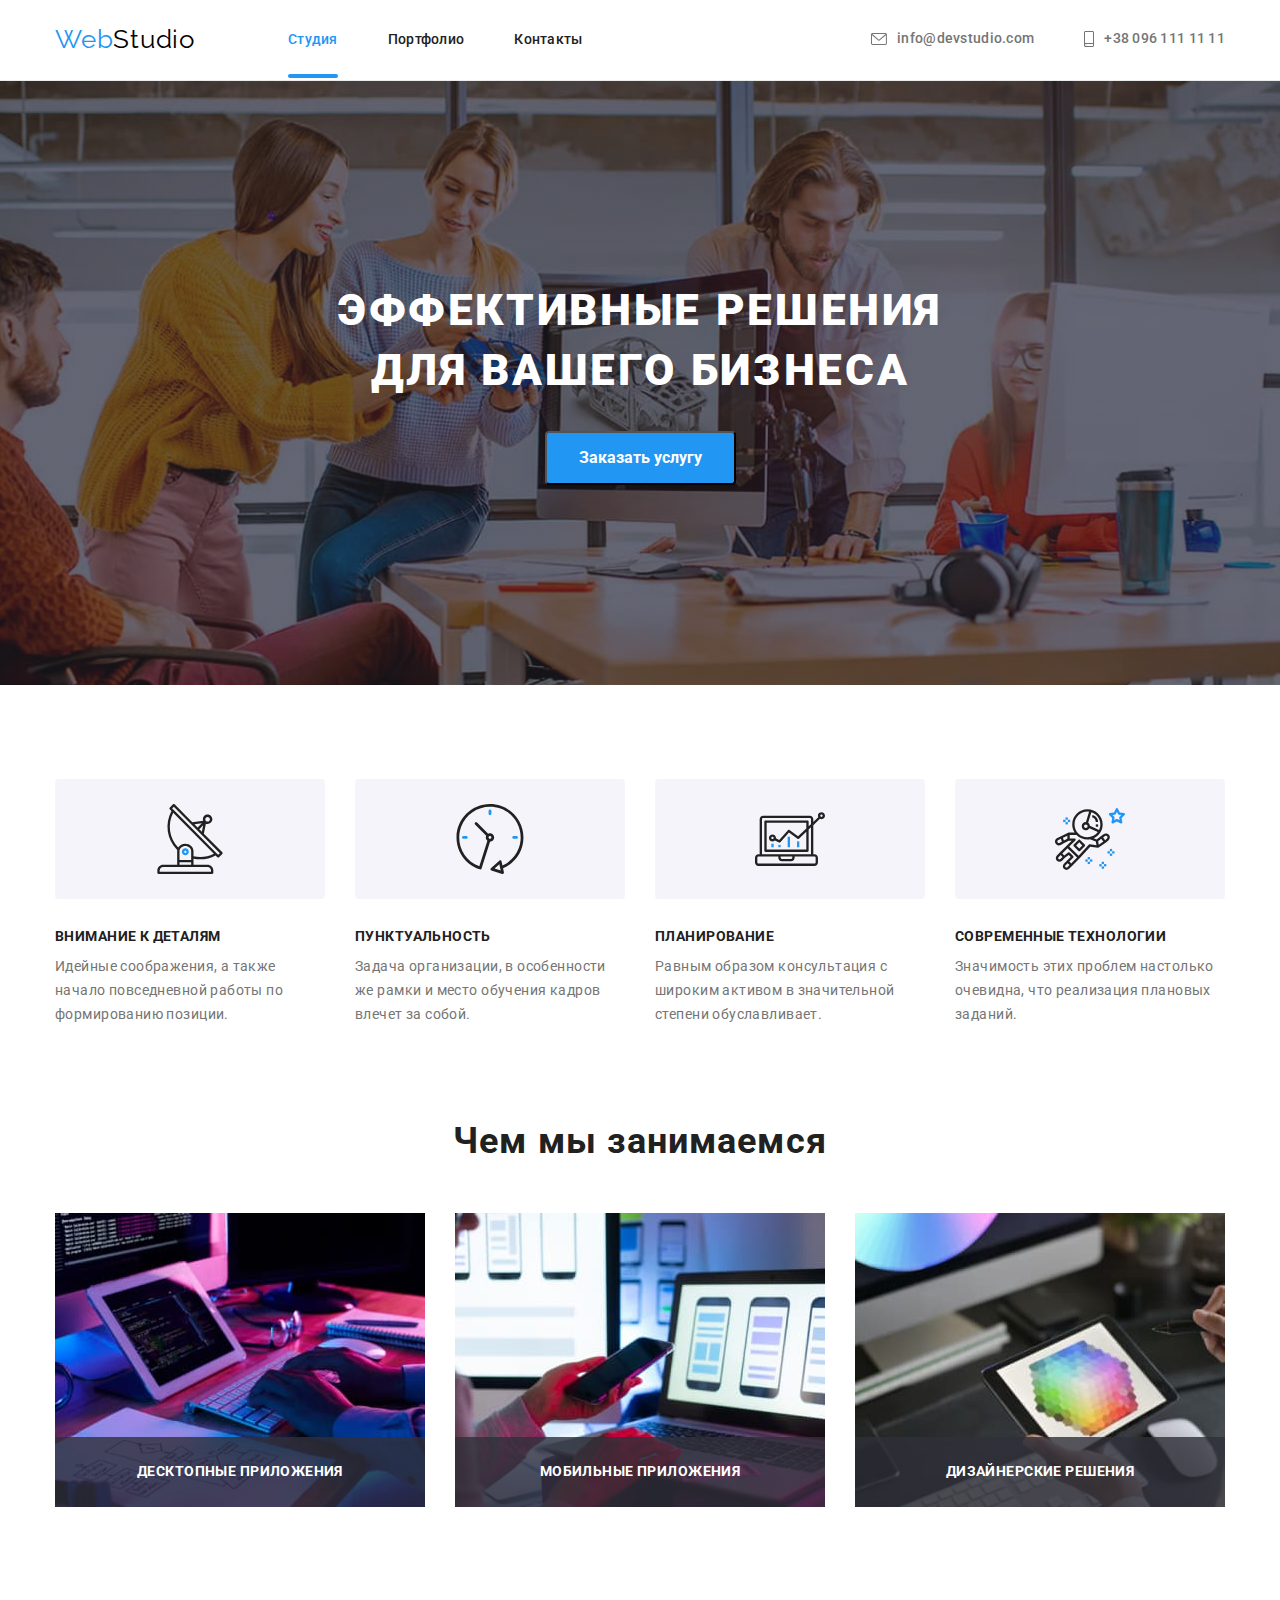
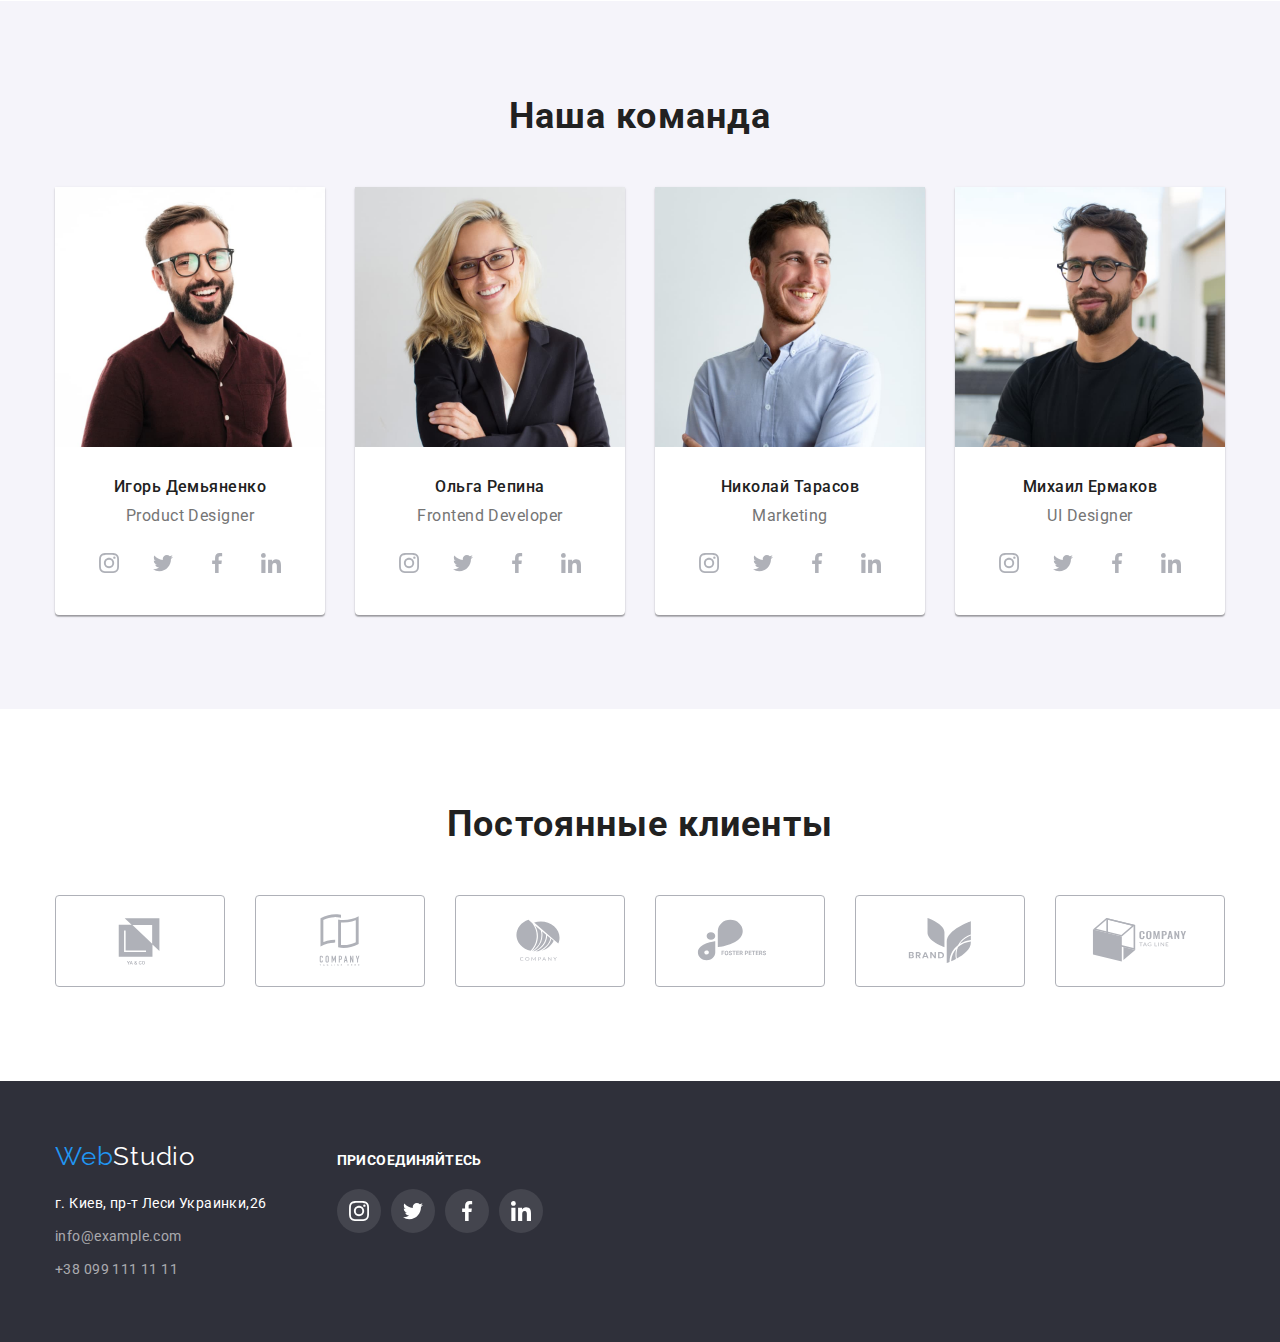
==== index.html @ 89e734a2 "розпочав hw-06" ====
<!DOCTYPE html>
<html lang="ru">
    <head>
        <meta charset="UTF-8">
        <meta http-equiv="X-UA-Compatible" content="IE=edge">
        <meta name="viewport" content="width=device-width, initial-scale=1.0">
        <link rel="preconnect" href="https://fonts.googleapis.com">
        <link rel="preconnect" href="https://fonts.gstatic.com" crossorigin>
        <link href="https://fonts.googleapis.com/css2?family=Raleway:wght@700&family=Roboto:wght@400;500;700;900&display=swap"
            rel="stylesheet">
        <title>Document</title>
        <link rel="stylesheet" href="https://cdnjs.cloudflare.com/ajax/libs/modern-normalize/1.1.0/modern-normalize.min.css">
        <link rel="stylesheet" href="./css/styles.css">
    </head>
    <body>
        <!-- шапка сайта -->
        <header class="header">
            <div class="container">
                <a class="header-logo link" href="./index.html">
                    <span class="logo-web logo">Web</span><span class="logo-studio logo">Studio</span></a>
                <nav class="header-nav">
                    <ul class="header-list list">
                        <li class="header-item"><a href="./index.html" class="header-link link current">Студия</a></li>
                        <li class="header-item"><a href="./portfolio.html" class="header-link link">Портфолио</a></li>
                        <li class="header-item"><a href="" class="header-link link">Контакты</a></li>
                    </ul>
                </nav>
                <div class="header-connect">
                    <a href="mailto:info@devstudio.com" class="header-mail link">
                        <svg class="header-mail-icon" width="16" height="12">
                            <use href="./images/icons.svg#icon-envelope"></use>
                        </svg>
                        info@devstudio.com</a>
                    <a href="tel:+380961111111" class="header-tel link">
                        <svg class="header-tel-icon" width="10" height="16">
                            <use href="./images/icons.svg#icon-smartphone"></use>
                        </svg>
                        +38 096 111 11 11</a>
                </div>
            </div>
        </header>
        <main>
            <!-- секция герой -->
            <section class="hero">
                <div class="container">
                    <h1 class="hero-title">Эффективные решения для вашего бизнеса</h1>
                    <button type="button" class="hero-btn" data-modal-open>Заказать услугу</button>
                </div>
            </section>
            <!-- секция наши преимущества -->
            <section class="advantage">
                <div class="container">
                    <h2 class="visually-hidden">наши преимущества</h2>
                    <ul class="advantage-list list">
                        <li class="advantage-item antena">
                            <h3 class="advantage-subtitle">Внимание к деталям</h3>
                            <p class="advantage-text">
                                Идейные соображения, а также начало повседневной работы по формированию позиции.
                            </p>
                        </li>
                        <li class="advantage-item clock">
                            <h3 class="advantage-subtitle">Пунктуальность</h3>
                            <p class="advantage-text">
                                Задача организации, в особенности же рамки и место обучения кадров влечет за собой.
                            </p>
                        </li>
                        <li class="advantage-item diagram">
                            <h3 class="advantage-subtitle">Планирование</h3>
                            <p class="advantage-text">
                                Равным образом консультация с широким активом в значительной степени обуславливает.
                            </p>
                        </li>
                        <li class="advantage-item astronaut">
                            <h3 class="advantage-subtitle">Современные технологии</h3>
                            <p class="advantage-text">
                                Значимость этих проблем настолько очевидна, что реализация плановых заданий.
                            </p>
                        </li>
                    </ul>
                </div>
            </section>

            <!-- секция Чем мы занимаемся -->
            <section class="about">
                <div class="container">
                    <h2 class="about-title title">Чем мы занимаемся</h2>
                    <ul class="about-list list">
                        <li class="about-item">
                            <img src="./images/img1.jpg" alt="Десктопные приложения" width="370">
                            <div class="label">
                                <h3 class="label-text">Десктопные приложения</h3>
                            </div>
                        </li>
                        <li class="about-item">
                            <img src="./images/img2.jpg" alt="Мобильные приложения" width="370">
                            <div class="label">
                                <h3 class="label-text">Мобильные приложения</h3>
                            </div>
                        </li>
                        <li class="about-item">
                            <img src="./images/img3.jpg" alt="Дизайнерские решения" width="370">
                            <div class="label">
                                <h3 class="label-text">Дизайнерские решения</h3>
                            </div>
                        </li>
                    </ul>
                </div>
            </section>

            <!-- секция Наша команда -->
            <section class="team">
                <div class="container">
                    <h2 class="team-title title">Наша команда</h2>
                    <ul class="team-list list">
                        <li class="team-item">
                            <img src="./images/team-card1.jpg" alt="Product Designer"  width="270">
                            <h3 class="team-subtitle">Игорь Демьяненко</h3>
                            <p class="team-text">Product Designer</p>
                            <ul class="team-soc-list list">
                                <li class="team-soc-item">
                                    <a href="" class="team-soc-link link">
                                        <svg class="team-soc-icon" width="20" height="20">
                                            <use href="./images/icons.svg#icon-instagram"></use>
                                        </svg>
                                    </a>
                                </li>
                                <li class="team-soc-item">
                                    <a href="" class="team-soc-link link">
                                        <svg class="team-soc-icon" width="20" height="20">
                                            <use href="./images/icons.svg#icon-twitter"></use>
                                        </svg>
                                    </a>
                                </li>
                                <li class="team-soc-item">
                                    <a href="" class="team-soc-link link">
                                        <svg class="team-soc-icon" width="20" height="20">
                                            <use href="./images/icons.svg#icon-facebook"></use>
                                        </svg>
                                    </a>
                                </li>
                                <li class="team-soc-item">
                                    <a href="" class="team-soc-link link">
                                        <svg class="team-soc-icon" width="20" height="20">
                                            <use href="./images/icons.svg#icon-linkedin"></use>
                                        </svg>
                                    </a>
                                </li>                                                                
                            </ul>                    
                        </li>
                        <li class="team-item">
                            <img src="./images/team-card2.jpg" alt="Frontend Developer"  width="270">
                            <h3 class="team-subtitle">Ольга Репина</h3>
                            <p class="team-text">Frontend Developer</p>
                            <ul class="team-soc-list list">
                                <li class="team-soc-item">
                                    <a href="" class="team-soc-link link">
                                        <svg class="team-soc-icon" width="20" height="20">
                                            <use href="./images/icons.svg#icon-instagram"></use>
                                        </svg>
                                    </a>
                                </li>
                                <li class="team-soc-item">
                                    <a href="" class="team-soc-link link">
                                        <svg class="team-soc-icon" width="20" height="20">
                                            <use href="./images/icons.svg#icon-twitter"></use>
                                        </svg>
                                    </a>
                                </li>
                                <li class="team-soc-item">
                                    <a href="" class="team-soc-link link">
                                        <svg class="team-soc-icon" width="20" height="20">
                                            <use href="./images/icons.svg#icon-facebook"></use>
                                        </svg>
                                    </a>
                                </li>
                                <li class="team-soc-item">
                                    <a href="" class="team-soc-link link">
                                        <svg class="team-soc-icon" width="20" height="20">
                                            <use href="./images/icons.svg#icon-linkedin"></use>
                                        </svg>
                                    </a>
                                </li>                                                                
                            </ul>                                 
                        </li>
                        <li class="team-item">
                            <img src="./images/team-card3.jpg" alt="Marketing" width="270">
                            <h3 class="team-subtitle">Николай Тарасов</h3>
                            <p class="team-text">Marketing</p>
                            <ul class="team-soc-list list">
                                <li class="team-soc-item">
                                    <a href="" class="team-soc-link link">
                                        <svg class="team-soc-icon" width="20" height="20">
                                            <use href="./images/icons.svg#icon-instagram"></use>
                                        </svg>
                                    </a>
                                </li>
                                <li class="team-soc-item">
                                    <a href="" class="team-soc-link link">
                                        <svg class="team-soc-icon" width="20" height="20">
                                            <use href="./images/icons.svg#icon-twitter"></use>
                                        </svg>
                                    </a>
                                </li>
                                <li class="team-soc-item">
                                    <a href="" class="team-soc-link link">
                                        <svg class="team-soc-icon" width="20" height="20">
                                            <use href="./images/icons.svg#icon-facebook"></use>
                                        </svg>
                                    </a>
                                </li>
                                <li class="team-soc-item">
                                    <a href="" class="team-soc-link link">
                                        <svg class="team-soc-icon" width="20" height="20">
                                            <use href="./images/icons.svg#icon-linkedin"></use>
                                        </svg>
                                    </a>
                                </li>                                                                
                            </ul>                                 
                        </li>
                        <li class="team-item">
                            <img src="./images/team-card4.jpg" alt="UI Designer"  width="270">
                            <h3 class="team-subtitle">Михаил Ермаков</h3>
                            <p class="team-text">UI Designer</p>
                            <ul class="team-soc-list list">
                                <li class="team-soc-item">
                                    <a href="" class="team-soc-link link">
                                        <svg class="team-soc-icon" width="20" height="20">
                                            <use href="./images/icons.svg#icon-instagram"></use>
                                        </svg>
                                    </a>
                                </li>
                                <li class="team-soc-item">
                                    <a href="" class="team-soc-link link">
                                        <svg class="team-soc-icon" width="20" height="20">
                                            <use href="./images/icons.svg#icon-twitter"></use>
                                        </svg>
                                    </a>
                                </li>
                                <li class="team-soc-item">
                                    <a href="" class="team-soc-link link">
                                        <svg class="team-soc-icon" width="20" height="20">
                                            <use href="./images/icons.svg#icon-facebook"></use>
                                        </svg>
                                    </a>
                                </li>
                                <li class="team-soc-item">
                                    <a href="" class="team-soc-link link">
                                        <svg class="team-soc-icon" width="20" height="20">
                                            <use href="./images/icons.svg#icon-linkedin"></use>
                                        </svg>
                                    </a>
                                </li>                                                                
                            </ul>                                 
                        </li>
                    </ul>
                </div>
            </section>

            <!-- секция постоянные клиенты -->

            <section class="clients">
                <div class="container">
                    <h2 class="clients-title title">Постоянные клиенты</h2>
                    <ul class="clients-list list">
                        <li class="clients-item">
                            <a href="" class="clients-link link">
                                <svg class="clients-icon" width="106" height="60">
                                    <use href="./images/icons.svg#icon-Logo-1"></use>
                                </svg>
                            </a>
                        </li>
                        <li class="clients-item">
                            <a href="" class="clients-link link">
                                <svg class="clients-icon" width="106" height="60">
                                    <use href="./images/icons.svg#icon-Logo-2"></use>
                                </svg>                                
                            </a>
                        </li>
                        <li class="clients-item">
                            <a href="" class="clients-link link">
                                <svg class="clients-icon" width="106" height="60">
                                    <use href="./images/icons.svg#icon-Logo-3"></use>
                                </svg>                                
                            </a>
                        </li>
                        <li class="clients-item">
                            <a href="" class="clients-link link">
                                <svg class="clients-icon" width="106" height="60">
                                    <use href="./images/icons.svg#icon-Logo-4"></use>
                                </svg>                                
                            </a>
                        </li>
                        <li class="clients-item">
                            <a href="" class="clients-link link">
                                <svg class="clients-icon" width="106" height="60">
                                    <use href="./images/icons.svg#icon-Logo-5"></use>
                                </svg>                                
                            </a>
                        </li>
                        <li class="clients-item">
                            <a href="" class="clients-link link">
                                <svg class="clients-icon" width="106" height="60">
                                    <use href="./images/icons.svg#icon-Logo-6"></use>
                                </svg>                                
                            </a>
                        </li>                         
                    </ul>
                </div>
            </section>
        </main>

        <!-- секцмя footer -->
        <footer class="footer">
            <div class="container">
                <div>
                    <a class="footer-logo link" href="./index.html">
                        <span class="logo-web logo">Web</span><span class="footer-studio logo">Studio</span></a>
                    <address class="footer-adress">
                        <ul class="footer-list list">
                            <li class="footer-item">
                                <a class="footer-map link" href="https://goo.gl/maps/XYfjbrA8sJzKYdKr6">г. Киев, пр-т Леси Украинки,26</a>
                            </li>
                            <li class="footer-item">
                                <a class="footer-mail link" href="mailto:info@example.com">info@example.com</a>
                            </li>
                            <li class="footer-item">
                                <a class="footer-tel link" href="tel:+380991111111">+38 099 111 11 11</a>
                            </li>
                        </ul>
                    </address>
                </div>    
                <div class="footer-soc">
                    <p class="footer-soc-title">присоединяйтесь</p>
                    <ul class="footer-soc-list list">
                        <li class="footer-soc-item">
                            <a href="" class="footer-soc-link link">
                                <svg class="footer-soc-icon" width="20" height="20">
                                    <use href="./images/icons.svg#icon-instagram"></use>
                                </svg>
                            </a>
                        </li>
                        <li class="footer-soc-item">
                            <a href="" class="footer-soc-link link">
                                <svg class="footer-soc-icon" width="20" height="20">
                                    <use href="./images/icons.svg#icon-twitter"></use>
                                </svg>
                            </a>
                        </li>
                        <li class="footer-soc-item">
                            <a href="" class="footer-soc-link link">
                                <svg class="footer-soc-icon" width="20" height="20">
                                    <use href="./images/icons.svg#icon-facebook"></use>
                                </svg>
                            </a>
                        </li>
                        <li class="footer-soc-item">
                            <a href="" class="footer-soc-link link">
                                <svg class="footer-soc-icon" width="20" height="20">
                                    <use href="./images/icons.svg#icon-linkedin"></use>
                                </svg>
                            </a>
                        </li>                                                                
                    </ul>                   
                </div>
            </div>    
        </footer>
        <div class="backdrop is-hidden" data-modal>
            <div class="modal">
                <button type="button" class="modal-close" data-modal-close>
                    <svg class="backdrop-icon" width="18" height="18">
                       <use href="./images/icons.svg#icon-close-black-btn"></use>
                    </svg>
                </button>  
            </div>   
        </div>
        <script src="./js/modal.js"></script>
    </body>
</html>
---- css/styles.css ----
:root {
  --title-color: #212121;
  --first-btn-color: #FFFFFF;
  --second-btn-color: #212121;
  --accent-color: #2196F3;
  --logo-web-color: #2196F3;
  --logo-studio-color: #000000;
  --typical-padding-gap: 94px;
  --typical-margin-gap: 30px;
  --card-shadow: 0px 1px 3px rgba(0, 0, 0, 0.12),
  0px 1px 1px rgba(0, 0, 0, 0.14),
  0px 2px 1px rgba(0, 0, 0, 0.2);
  --projects-card-shadow: 0px 1px 1px rgba(0, 0, 0, 0.12),
  0px 4px 4px rgba(0, 0, 0, 0.06),
  1px 4px 6px rgba(0, 0, 0, 0.16);
  --filters-shadow:0px 3px 1px rgba(0, 0, 0, 0.1),
  0px 1px 2px rgba(0, 0, 0, 0.08),
  0px 2px 2px rgba(0, 0, 0, 0.12);
}
p, h1, h2, h3, h4, h5, h6 {
  margin: 0;
}
ul, ol {
  margin: 0;
  padding-left: 0;
}
img {
  display: block;
  max-width: 100%;
}
body {
  font-family: "Roboto", sans-serif;
  background-color: #FFFFFF;
  color: #757575;
}
.list {
  list-style: none;
}
.link {
  text-decoration: none;
}
.container {
  width: 1200px;
  padding-left: 15px;
  padding-right: 15px;
  margin: 0 auto;
  /* outline: 2px solid red; */
}
.logo {
  font-family: 'Raleway',sans-serif;
  font-size: 26px;
  line-height: 1.19;
  letter-spacing: 0.03em;
}
.title {
  font-size: 36px;
  line-height: 1.17;
  letter-spacing: 0.03em;
  color: var(--title-color);
}

.visually-hidden {
  position: absolute;
  white-space: nowrap;
  width: 1px;
  height: 1px;
  overflow: hidden;
  border: 0;
  padding: 0;
  clip: rect(0 0 0 0);
  clip-path: inset(50%);
  margin: -1px;
}

/* -----header----- */

.header {
  padding-top: 24px;
  padding-bottom: 25px;
  border-bottom: 1px solid #ECECEC;
}
.header .container {
  display: flex;
  align-items: center;
}
.header-logo {
  margin-right: 93px;
}
.logo-web {
    color: var(--logo-web-color);
}
.logo-studio {  
  color: var(--logo-studio-color);
}
.header-list {
  display: flex;
}

.header-link {
  position: relative;
  padding-bottom: 30px;
  font-weight: 500;
  font-size: 14px;
  line-height: 1.14;
  letter-spacing: 0.02em;
  color: #212121;
  transition: color 250ms cubic-bezier(0.4, 0, 0.2, 1);
}
.header-link:hover,
.header-link:focus {
  color: var(--accent-color);
}
.header-link.current {
  color: var(--accent-color);
}
.current::after {
  content: "";
  position: absolute;
  bottom: -1px;
  display: block;
  width: 100%;
  height: 4px;
  border-radius: 2px;
  background-color: var(--accent-color);
}

.header-item:not(:last-child) {
   margin-right: 50px;
}

.header-mail {
  font-weight: 500;
  font-size: 14px;
  line-height: 1.14;
  letter-spacing: 0.02em;
  color: #757575;
  display: flex;
  align-items: center;
  transition: color 250ms cubic-bezier(0.4, 0, 0.2, 1);
}
.header-mail:hover,
.header-mail:focus {
    color: var(--accent-color);
}

.header-mail-icon {
  fill: currentColor;
  margin-right: 10px;
}

.header-tel {
  font-weight: 500;
  font-size: 14px;
  line-height: 1.14;
  letter-spacing: 0.02em;
  color: #757575;
  margin-left: 50px;
  display: flex;
  align-items: center;
  transition: color 250ms cubic-bezier(0.4, 0, 0.2, 1);
}

.header-tel:hover,
.header-tel:focus {
  color: var(--accent-color);
}

.header-tel-icon {
  fill: currentColor;
  margin-right: 10px;
}

.header-connect {
  margin-left: auto;
  display: flex;
}

  /* -----hero----- */

.hero {
  background-color: #C4C4C4;
  max-width: 1600px;
  margin: 0 auto;
  background-image: linear-gradient(
    rgba(47, 48, 58, 0.4),
    rgba(47, 48, 58, 0.4)
  ),
  url(../images/hero-Img.jpg);
  background-repeat: no-repeat;
  background-size: cover;
  background-position: center;
  padding-top: 200px;
  padding-bottom: 200px;
}
.hero-title {
  font-weight: 900;
  font-size: 44px;
  line-height: 1.36;
  text-align: center;
  letter-spacing: 0.06em;
  text-transform: uppercase;
  color: #FFFFFF;
  max-width: 696px;
  margin: 0 auto 30px auto;  
}
.hero-btn {
  font-family: inherit;
  font-weight: 700;
  font-size: 16px;
  line-height: 1.88;
  color: var(--first-btn-color);
  background-color: #2196F3;
  box-shadow: 0px 4px 4px rgba(0, 0, 0, 0.15);
  border-radius: 4px;
  display: block;
  padding: 10px 32px;
  margin: 0 auto;
  transition: background-color 250ms cubic-bezier(0.4, 0, 0.2, 1);
}
  .hero-btn:hover,
  .hero-btn:focus {
  background-color: #188CE8;
  cursor: pointer;
  }
  

/* -----advantage----- */

.advantage {
  padding-top: var(--typical-padding-gap);
  padding-bottom: var(--typical-padding-gap);
}
.advantage-list {
  display: flex;
} 
.advantage-item:not(:last-child) {
  margin-right: var(--typical-margin-gap);
}
.advantage-item::before {
  display: block;
  content: "";
  height: 120px;
  background-color: #F5F4FA;
  border-radius: 4px;
  background-size: 70px;
  background-repeat: no-repeat;
  background-position: center;
  margin-bottom: 30px;
}
.antena::before {
  background-image: url(../images/icons/antenna.svg);
}
.clock::before {
  background-image: url(../images/icons/clock.svg);
}
.diagram::before {
  background-image: url(../images/icons/diagram.svg);
}
.astronaut::before {
  background-image: url(../images/icons/astronaut.svg);
}
.advantage-subtitle {
  font-size: 14px;
  line-height: 1.14;
  letter-spacing: 0.03em;
  text-transform: uppercase;
  color: var(--title-color);
  margin-bottom: 10px;
}
.advantage-text {
  font-size: 14px;
  line-height: 1.71;
  letter-spacing: 0.03em;
  width: 270px;
}

/* -----about----- */

.about-title {
  text-align: center;
  margin-bottom: 50px;
}
.about {
  padding-bottom: var(--typical-padding-gap);
}
.about-list {
  display: flex;
}
.about-item:not(:last-child) {
  margin-right: var(--typical-margin-gap);
}
.about-item {
  position: relative;
}
.label {
  width: 100%;
  height: 70px;
  background-color: rgba(47, 48, 58, 0.8);
  display: flex;
  justify-content: center;
  align-items: center;

  position: absolute;
  bottom: 0;
}
.label-text {
  font-size: 14px;
  line-height: 1.14;
  letter-spacing: 0.03em;
  text-transform: uppercase;
  color: #FFFFFF;
}

/* -----our team----- */

.team {
  background-color: #F5F4FA;
  padding-top: var(--typical-padding-gap);
  padding-bottom: var(--typical-padding-gap);
}
.team-title {
  text-align: center;
  margin-bottom: 50px;
}
.team-list {
  display: flex;
}
.team-item {
  background: #FFFFFF;
  box-shadow: var(--card-shadow);
  border-radius: 0px 0px 4px 4px;
}
.team-item:not(:last-child) {
  margin-right: var(--typical-margin-gap);
}
.team-subtitle {
  font-weight: 500;
  font-size: 16px;
  line-height: 1.19;
  letter-spacing: 0.03em;
  text-align: center;
  color: var(--title-color);
  margin-top: 30px;
  margin-bottom: 10px;
}
.team-text {
  font-size: 16px;
  line-height: 1.19;
  letter-spacing: 0.03em;
  text-align: center;
  margin-bottom: 16px;
}
.team-soc-list {
  display: flex;
  justify-content: center;
  padding-bottom: 30px;
}
.team-soc-item + .team-soc-item {
  margin-left: 10px;
}
.team-soc-link {
  width: 44px;
  height: 44px;
  background-color: #FFFFFF;
  border-radius: 50%;
  display: flex;
  align-items: center;
  justify-content: center;
  transition: background-color 250ms cubic-bezier(0.4, 0, 0.2, 1);
}
.team-soc-link:hover,
.team-soc-link:focus {
  background-color: var(--accent-color);
}
.team-soc-link:hover .team-soc-icon {
  fill: #FFFFFF;
}
.team-soc-link:focus .team-soc-icon {
  fill: #FFFFFF;
}
.team-soc-icon {
  fill: #AFB1B8;
  transition: fill 250ms cubic-bezier(0.4, 0, 0.2, 1);
}

/* section clients */

.clients {
  padding-top: var(--typical-padding-gap);
  padding-bottom: var(--typical-padding-gap);
}
.clients-title {
  text-align: center;
  margin-bottom: 50px;
}
.clients-list {
  display: flex;
  justify-content: center;
}
.clients-item + .clients-item {
  margin-left: var(--typical-margin-gap);
}
.clients-link {
  width: 170px;
  height: 92px;
  fill: #AFB1B8;
  border: 1px solid #AFB1B8;
  border-radius: 4px;
  display: flex;
  align-items: center;
  justify-content: center;
  transition: border-color 250ms cubic-bezier(0.4, 0, 0.2, 1);
}
.clients-icon {
  transition: fill 250ms cubic-bezier(0.4, 0, 0.2, 1);
}
.clients-link:hover,
.clients-link:focus {
  fill: var(--accent-color);
  border-color: var(--accent-color);
}

/* -----footer----- */

.footer {
  background-color: #2F303A;
  padding-top: 60px;
  padding-bottom: 60px;
}
.footer-logo {
  display: inline-block;
  margin-bottom: 20px;
}
.footer-studio {
  color: #FFFFFF;
}
.footer-item:not(:last-child) {
  margin-bottom: 9px;
}
.footer-map {
  font-style: normal;
  font-size: 14px;
  line-height: 1.71;
  letter-spacing: 0.03em;
  color: #FFFFFF;
  transition: color 250ms cubic-bezier(0.4, 0, 0.2, 1);
}
.footer-map:hover,
.footer-map:focus {
  color: var(--accent-color);
}
.footer-mail {
  font-style: normal;
  font-size: 14px;
  line-height: 1.71;
  letter-spacing: 0.03em;
  color: rgba(255, 255, 255, 0.6);
  transition: color 250ms cubic-bezier(0.4, 0, 0.2, 1);
}
.footer-mail:hover,
.footer-mail:focus {
  color: var(--accent-color);
}
.footer-tel {
  font-style: normal;
  font-size: 14px;
  line-height: 1.71;
  letter-spacing: 0.03em;
  color: rgba(255, 255, 255, 0.6);
  transition: color 250ms cubic-bezier(0.4, 0, 0.2, 1);
}
.footer-tel:hover,
.footer-tel:focus {
  color: var(--accent-color);
}

.footer > .container {
  display: flex;
  align-items: baseline;
}
.footer-soc {
  margin-left: 70px;
}
.footer-soc-title {
font-weight: 700;
font-size: 14px;
line-height: 1.14;
letter-spacing: 0.03em;
text-transform: uppercase;
color: #FFFFFF;
margin-bottom: 20px;
}

.footer-soc-list {
  display: flex;
  justify-content: center;
}
.footer-soc-item + .footer-soc-item {
  margin-left: 10px;
}
.footer-soc-link {
  width: 44px;
  height: 44px;
  background-color: rgba(255, 255, 255, 0.1);
  border-radius: 50%;
  display: flex;
  align-items: center;
  justify-content: center;
  transition: background-color 250ms cubic-bezier(0.4, 0, 0.2, 1);
}
.footer-soc-link:hover,
.footer-soc-link:focus {
  background-color: var(--accent-color);
}
.footer-soc-icon {
  fill: #FFFFFF;
}

/* -----projects----- */

.projects {
  padding-top: var(--typical-padding-gap);
  padding-bottom: var(--typical-padding-gap);
}
.projects-filters-list {
  margin-bottom: 50px;
  display: flex;
  justify-content: center;
}
.projects-filters-item:not(:last-child) {
margin-right: 8px;
}
.projects-filters-btn {
  font-family: inherit;
  font-weight: 500;
  font-size: 16px;
  line-height: 1.62; 
  letter-spacing: 0.03em;
  color: var(--second-btn-color);
  background-color: #F5F4FA;
  cursor: pointer;
  border:none;
  border-radius: 4px;
  padding: 6px 22px;
  transition: color 250ms cubic-bezier(0.4, 0, 0.2, 1),
    background-color 250ms cubic-bezier(0.4, 0, 0.2, 1),
    box-shadow 250ms cubic-bezier(0.4, 0, 0.2, 1);
}
.projects-filters-btn:hover,
.projects-filters-btn:focus {
  color: #FFFFFF;
  background-color: #2196F3;
  box-shadow: var(--filters-shadow);
}
.projects-works-list {
  display: flex;
  flex-wrap: wrap;
  margin-left: calc(-1 * var(--typical-margin-gap));
  margin-top: calc(-1 * var(--typical-margin-gap));
}
.projects-works-item {
  flex-basis: calc(100% / 3 - var(--typical-margin-gap));
  margin-left: var(--typical-margin-gap);
  margin-top: var(--typical-margin-gap);
  cursor: pointer;
  transition: box-shadow 250ms cubic-bezier(0.4, 0, 0.2, 1);
}
.projects-works-item:hover,
.projects-works-item:focus {
  box-shadow: var(--projects-card-shadow)
}

.projects-works-title {
  font-size: 18px;
  line-height: 2.00;
  letter-spacing: 0.06em;
  color: var(--title-color);
  margin-bottom: 4px;
}
.projects-works-text {
  font-size: 16px;
  line-height: 1.88;
  letter-spacing: 0.03em;
  }
.card-content {
  padding: 20px 24px;
  border-right: 1px solid #EEEEEE;
  border-bottom: 1px solid #EEEEEE;
  border-left: 1px solid #EEEEEE;
}
.card-thumb-text {
  font-size: 18px;
  line-height: 1.56;
  letter-spacing: 0.03em;
  color: #FFFFFF;
  padding: 63px 24px;
  display: inline-block;
  position: absolute;
  top: 0;
  left: 0;
  width: 100%;
  height: 100%;
  background-color: rgba(33, 150, 243, 0.9);;
  transform: translateY(100%);
  transition: transform 250ms cubic-bezier(0.4, 0, 0.2, 1);

}
.card-thumb {
  position: relative;
  overflow: hidden;
}
.projects-works-item:hover .card-thumb-text {
  transform: translateY(0);
}
/* ----- backdrop ----- */
.backdrop {
  position: fixed;
  top: 0;
  width: 100%;
  height: 100%;
  background-color: rgba(0, 0, 0, 0.2);
  transition: opacity 250ms,visibility 250ms;
}
.modal {
  position: absolute;
  top: 50%;
  left: 50%;
  transform: translate(-50%, -50%) scale(1);
  width: 528px;
  min-height: 581px;
  background-color: #ffffff;
  border-radius: 4px;
  box-shadow: 0px 1px 3px rgba(0, 0, 0, 0.12),
  0px 1px 1px rgba(0, 0, 0, 0.14),
  0px 2px 1px rgba(0, 0, 0, 0.2);
  transition: transform 250ms;
  transform-origin: top left;
}
.modal-close {
  position: absolute;
  top: 8px;
  right: 8px;
  width: 30px;
  height: 30px;
  border: 1px solid rgba(0, 0, 0, 0.1);
  border-radius: 50%;
  background-color: #FFFFFF;
  padding: 0px;
  display: flex;
  align-items: center;
  justify-content: center;
}
.is-hidden {
  opacity: 0;
  pointer-events: none;
  visibility: hidden;
}
.backdrop-icon {
  width: 18px;
  height: 18px;
  fill: #000000;
}  
.backdrop.is-hidden .modal {
  transform: scale(0.3);
}
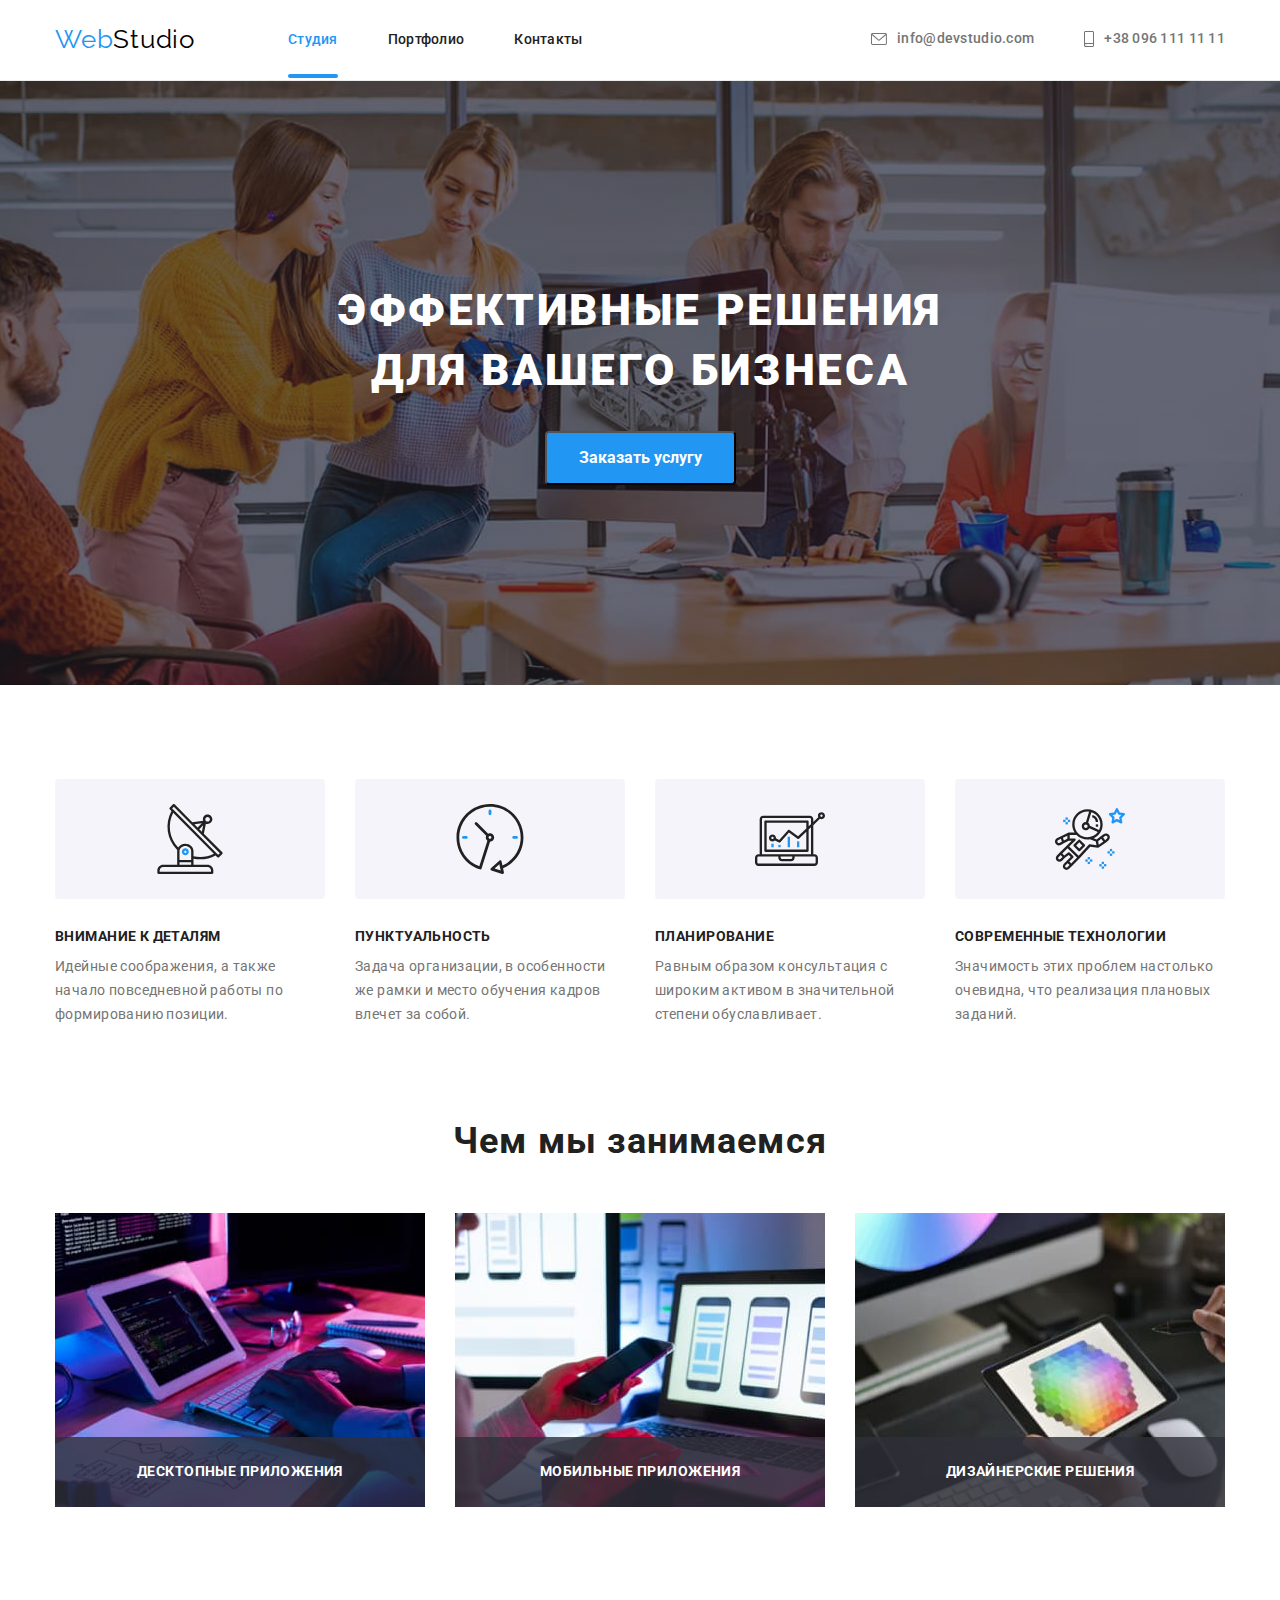
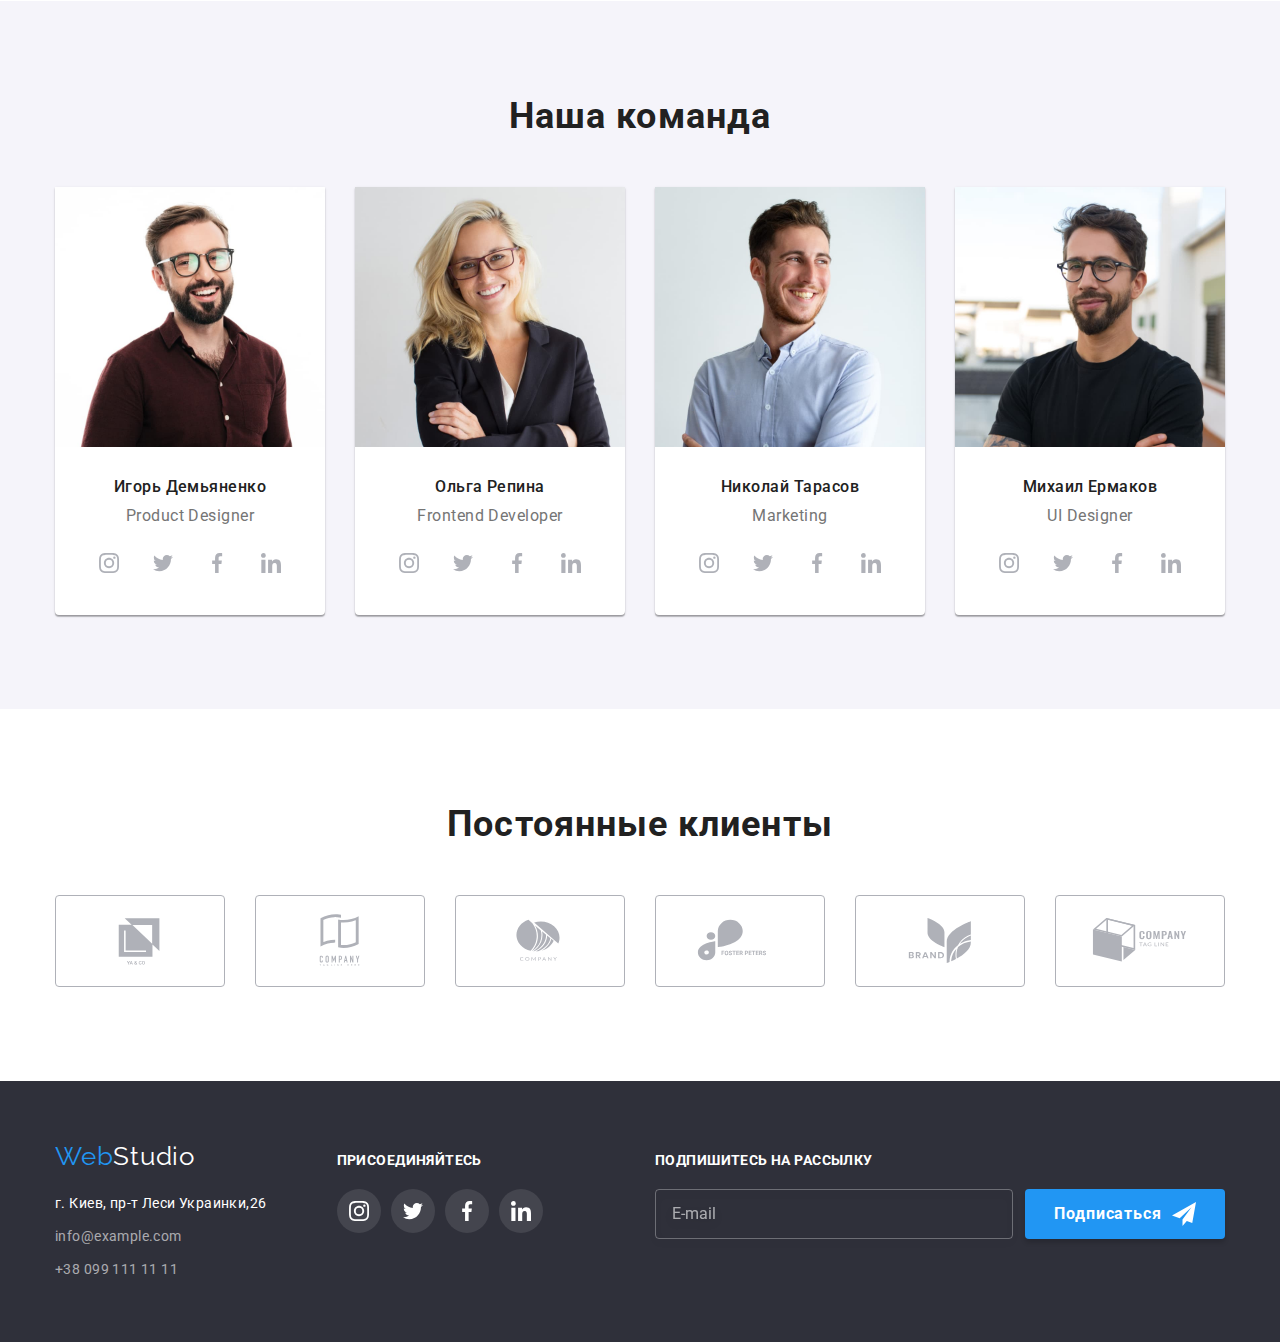
==== commit 39121811: "закінчив hw-06" ====
--- a/index.html
+++ b/index.html
@@ -362,15 +362,71 @@
                         </li>                                                                
                     </ul>                   
                 </div>
+
+                <div class="footer-subscription">
+                    <p class="footer-form-title">Подпишитесь на рассылку</p>
+                    <form class="footer-form">
+                        <input class="footer-form-input" type="email" name="email" placeholder="E-mail">
+                        <button type="submit" class="footer-form-btn">Подписаться
+                            <svg class="footer-form-icon" width="24" height="24">
+                                <use href="./images/icons.svg#icon-icon-send"></use>
+                            </svg>
+                        </button>
+                    </form>
+
+                </div>
             </div>    
         </footer>
+
+        <!-------modal windows------->
         <div class="backdrop is-hidden" data-modal>
             <div class="modal">
                 <button type="button" class="modal-close" data-modal-close>
                     <svg class="backdrop-icon" width="18" height="18">
                        <use href="./images/icons.svg#icon-close-black-btn"></use>
                     </svg>
-                </button>  
+                </button>
+                <p class="modal-title">Оставьте свои данные, мы вам перезвоним</p>
+                <form class="modal-form">
+                    <div class="form-field">
+                        <label class="modal-label" for="user-name">Имя</label>
+                        <div class="input-wrap">
+                            <input class="modal-input" type="text" name="user-name" required minlength="2" id="user-name">
+                            <svg class="input-icon" width="18" height="18">
+                                <use href="./images/icons.svg#icon-person-black"></use>
+                            </svg>
+                        </div>
+                    </div>
+                    <div class="form-field">
+                        <label class="modal-label" for="user-tel">Телефон</label>
+                        <div class="input-wrap">
+                            <input class="modal-input" type="tel" name="user-tel" required id="user-tel">
+                            <svg class="input-icon" width="18" height="18">
+                                <use href="./images/icons.svg#icon-phone-black"></use>
+                            </svg>
+                        </div>
+                    </div>
+                    <div class="form-field">
+                        <label class="modal-label" for="user-email">Почта</label>
+                        <div class="input-wrap">
+                            <input class="modal-input" type="tel" name="user-email" required id="user-email">
+                            <svg class="input-icon" width="18" height="18">
+                                <use href="./images/icons.svg#icon-email-black"></use>
+                            </svg>
+                        </div>
+                    </div>
+                    <div class="form-field-text">
+                        <label class="modal-label" for="user-text">Комментарий</label>
+                        <textarea class="modal-text" name="user-text" id="user-text" placeholder="Введите текст"></textarea>
+                    </div>
+                    <div class="form-field-check">
+                        <input type="checkbox" class="modal-check visually-hidden" id="modal-check" name="privacy-check" />
+                        <label for="modal-check" class="modal-check-text">
+                            Соглашаюсь с рассылкой и принимаю  
+                            <a href="" class="form-link">Условия договора</a></label>
+                    </div>
+                    <button class="modal-btn" type="submit">Отправить</button>
+                </form>  
             </div>   
         </div>
         <script src="./js/modal.js"></script>
--- a/css/styles.css
+++ b/css/styles.css
@@ -516,6 +516,63 @@
   fill: #FFFFFF;
 }
 
+.footer-subscription {
+  margin-left: auto;
+}
+.footer-form-title {
+  font-weight: 700;
+  font-size: 14px;
+  line-height: 1.14;
+  letter-spacing: 0.03em;
+  text-transform: uppercase;
+  color: #FFFFFF;
+  margin-bottom: 20px;
+}
+.footer-form {
+  display: flex;
+}
+
+.footer-form-btn {
+  font-family: 'Roboto';
+  font-style: normal;
+  font-weight: 700;
+  font-size: 16px;
+  line-height: 1.88;
+  letter-spacing: 0.06em;
+  color: #FFFFFF;
+  background: #2196F3;
+  box-shadow: 0px 4px 4px rgba(0, 0, 0, 0.15);
+  border-color: transparent;
+  border-radius: 4px;
+  width: 200px;
+  height: 50px;
+  margin-left: 12px;
+  display: flex;
+  align-items: center;
+  justify-content: center;
+}
+.footer-form-icon {
+  margin-left: 10px;
+  fill: #FFFFFF;
+}
+
+.footer-form-input{
+  width: 358px;
+  height: 50px;
+  border: 1px solid rgba(255, 255, 255, 0.3);
+  filter: drop-shadow(0px 4px 4px rgba(0, 0, 0, 0.15));
+  border-radius: 4px;
+  padding-left: 16px;
+  font-size: 16px;
+  line-height: 1.25;
+  background-color: transparent;
+  color: #FFFFFF;
+}
+.footer-form-input::placeholder {
+  color: rgba(255, 255, 255, 0.6);
+}
+
+
 /* -----projects----- */
 
 .projects {
@@ -635,6 +692,7 @@
   0px 2px 1px rgba(0, 0, 0, 0.2);
   transition: transform 250ms;
   transform-origin: top left;
+  padding: 40px;
 }
 .modal-close {
   position: absolute;
@@ -649,6 +707,10 @@
   display: flex;
   align-items: center;
   justify-content: center;
+  outline: transparent;
+}
+.modal-close:focus {
+  border-color: var(--accent-color);
 }
 .is-hidden {
   opacity: 0;
@@ -659,7 +721,188 @@
   width: 18px;
   height: 18px;
   fill: #000000;
-}  
+}
+.modal-close:hover .backdrop-icon {
+  fill: var(--accent-color);
+}
+.modal-close:focus .backdrop-icon {
+  fill: var(--accent-color);
+}
+.modal-close:hover {
+  cursor: pointer;
+}
+
 .backdrop.is-hidden .modal {
   transform: scale(0.3);
-}+}
+
+.modal-title {
+  font-weight: 700;
+  font-size: 20px;
+  line-height: 1.15;
+  text-align: center;
+  letter-spacing: 0.03em;
+  color: #212121;
+  margin-bottom: 12px;
+}
+
+.form-field {
+  margin-bottom: 10px;
+}
+.modal-label {
+  font-weight: 400;
+  font-size: 12px;
+  line-height: 1.17;
+  letter-spacing: 0.01em;
+  color: #757575;
+  margin-bottom: 4px;
+}
+.modal-input {
+  height: 40px;
+  width: 100%;
+  padding-left: 42px;
+  background-color: transparent;
+  border: 1px solid rgba(33, 33, 33, 0.2);
+  border-radius: 4px;
+  outline: transparent;
+  font-size: 14px;
+  font-weight: 400;
+  line-height: 1.14;
+  letter-spacing: 0.01em;
+  color: #333333;
+  transition: border-color 250ms cubic-bezier(0.4, 0, 0.2, 1);
+}
+.input-wrap {
+  position: relative;
+}
+
+.modal-input:focus {
+  border-color: var(--accent-color);
+}
+.modal-input:hover {
+  border-color: var(--accent-color);
+  cursor: pointer;
+}
+
+.modal-input:focus + .input-icon {
+  fill: var(--accent-color);
+}
+.modal-input:hover + .input-icon {
+  fill: var(--accent-color);
+}
+
+.input-icon {
+  width: 18px;
+  height: 18px;
+  fill: #212121;
+  position: absolute;
+  top: 50%;
+  left: 12px;
+  transform: translateY(-50%);
+  transition: fill 250ms cubic-bezier(0.4, 0, 0.2, 1);
+}
+.modal-text {
+  width: 100%;
+  height: 120px;
+  background-color: transparent;
+  padding: 12px 16px;
+  resize: none;
+  font-size: 14px;
+  font-weight: 400;
+  line-height: 1.14;
+  letter-spacing: 0.01em;
+  color: #333333;
+  border: 1px solid rgba(33, 33, 33, 0.2);
+  border-radius: 4px;
+  outline: transparent;
+  transition: border-color 250ms cubic-bezier(0.4, 0, 0.2, 1);
+}
+.modal-text:focus {
+  border-color: var(--accent-color);
+}
+
+.modal-text:hover {
+  border-color: var(--accent-color);
+  cursor: pointer;
+}
+.modal-text::placeholder {
+  font-weight: 400;
+  font-size: 14px;
+  line-height: 1.14;
+  letter-spacing: 0.01em; 
+  color: rgba(117, 117, 117, 0.5);
+}
+.form-field-text {
+  margin-bottom: 20px;
+}
+
+.modal-check-text {
+  font-weight: 400;
+  font-size: 14px;
+  line-height: 1.71;
+  letter-spacing: 0.03em;
+  color: #757575;
+  display: flex;
+  align-items: center;
+
+}
+.modal-check-text::before {
+  content: "";
+  width: 16px;
+  height: 15px;
+  border: 2px solid #212121;
+  border-radius: 2px;
+  margin-right: 7px;
+}
+
+
+.modal-check:checked+.modal-check-text::before {
+  background-color: var(--accent-color);
+  border: transparent;
+  background-image: url(../images/icons/chek.svg);
+  background-repeat: no-repeat;
+  background-position: center;
+  background-size: contain;
+}
+.form-link {
+  color: #2196F3;
+  margin-left: 5px;
+  text-decoration: underline;
+}
+.form-link:hover,
+.form-link:focus {
+  outline: transparent;
+  color: #188CE8;
+}
+.form-field-check {
+  margin-bottom: 30px;
+}
+
+.modal-btn {
+  font-family: 'Roboto';
+  font-style: normal;
+  font-weight: 700;
+  font-size: 16px;
+  line-height: 1.88;
+  margin: 0 auto;
+  display: flex;
+  justify-content: center;
+  align-items: center;
+  text-align: center;
+  width: 200px;
+  height: 50px;
+  letter-spacing: 0.06em;
+  
+  color: var(--first-btn-color);
+  background-color: #2196F3;
+  box-shadow: 0px 4px 4px rgba(0, 0, 0, 0.15);
+  border-radius: 4px;
+  border-color: transparent;
+  transition: background-color 250ms cubic-bezier(0.4, 0, 0.2, 1);
+  outline: transparent;
+}
+  .modal-btn:hover,
+  .modal-btn:focus {
+    background-color: #188CE8;
+    cursor: pointer;
+  }
